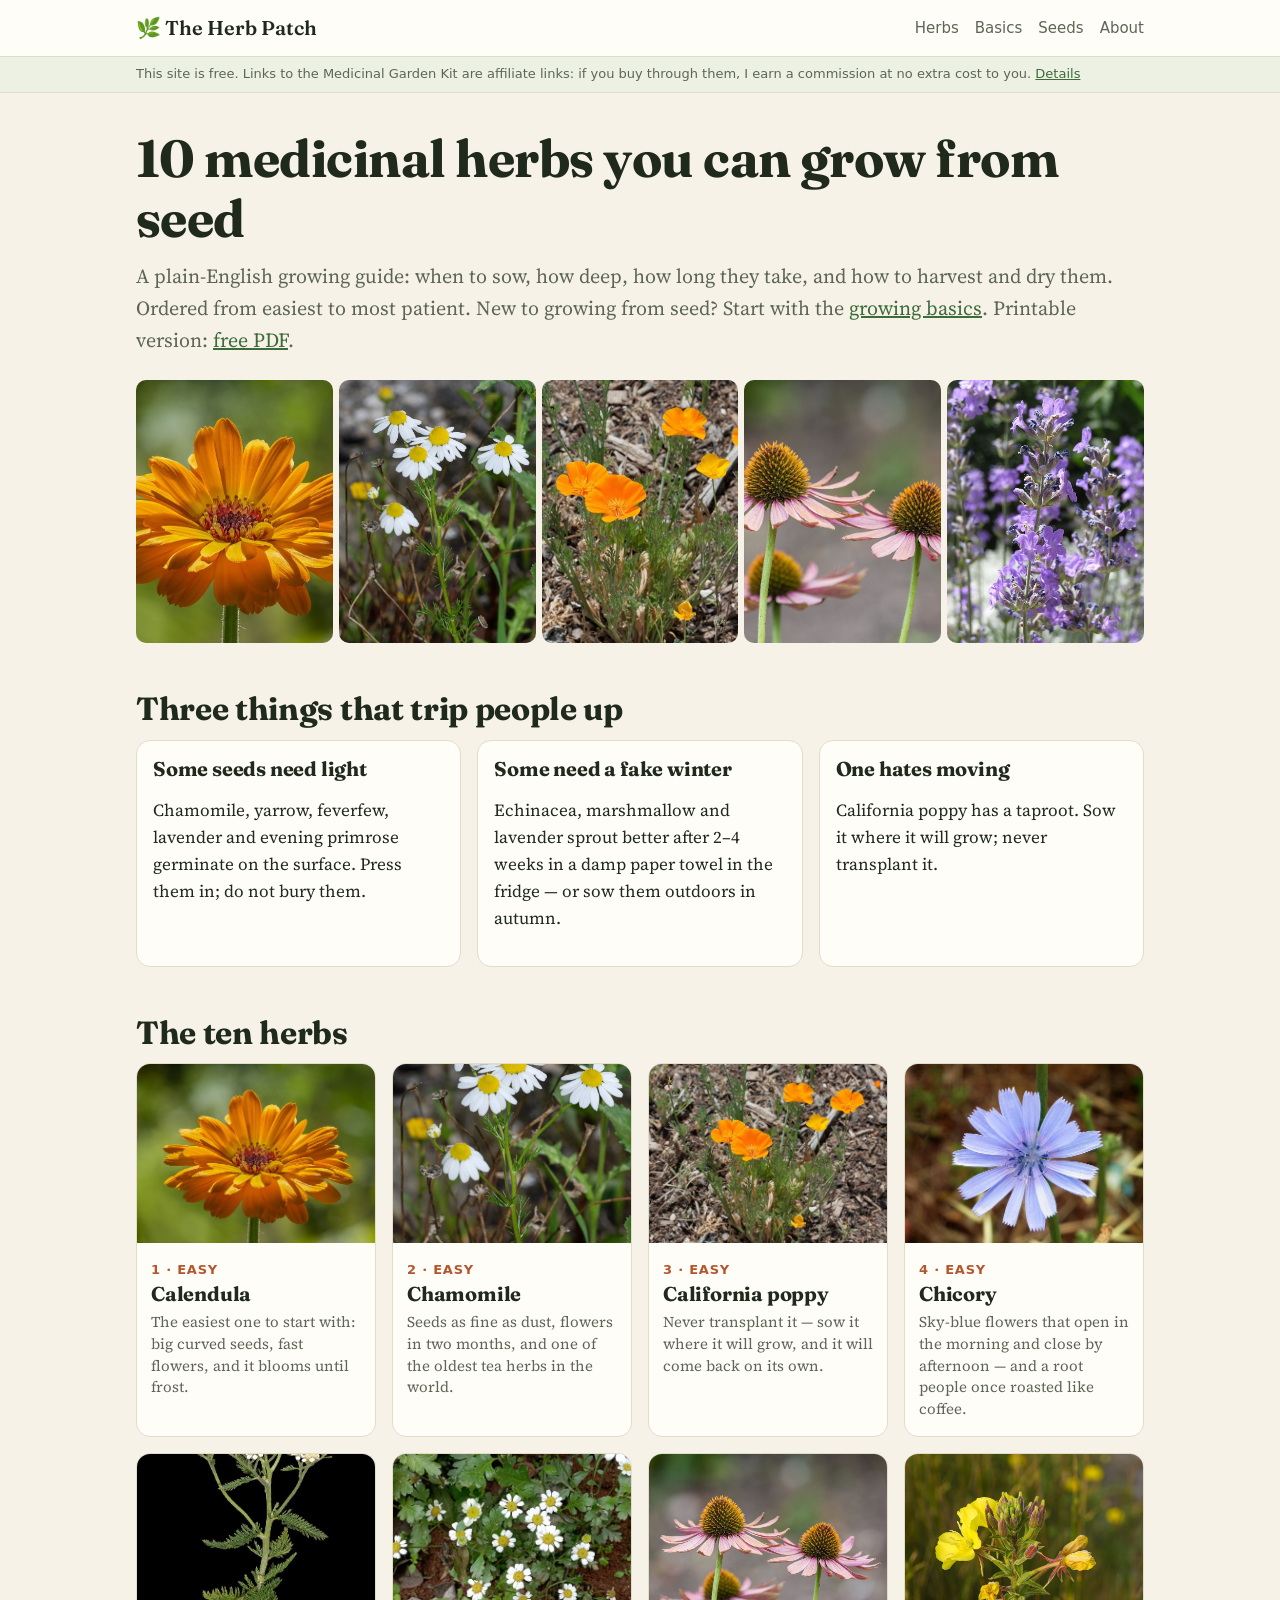
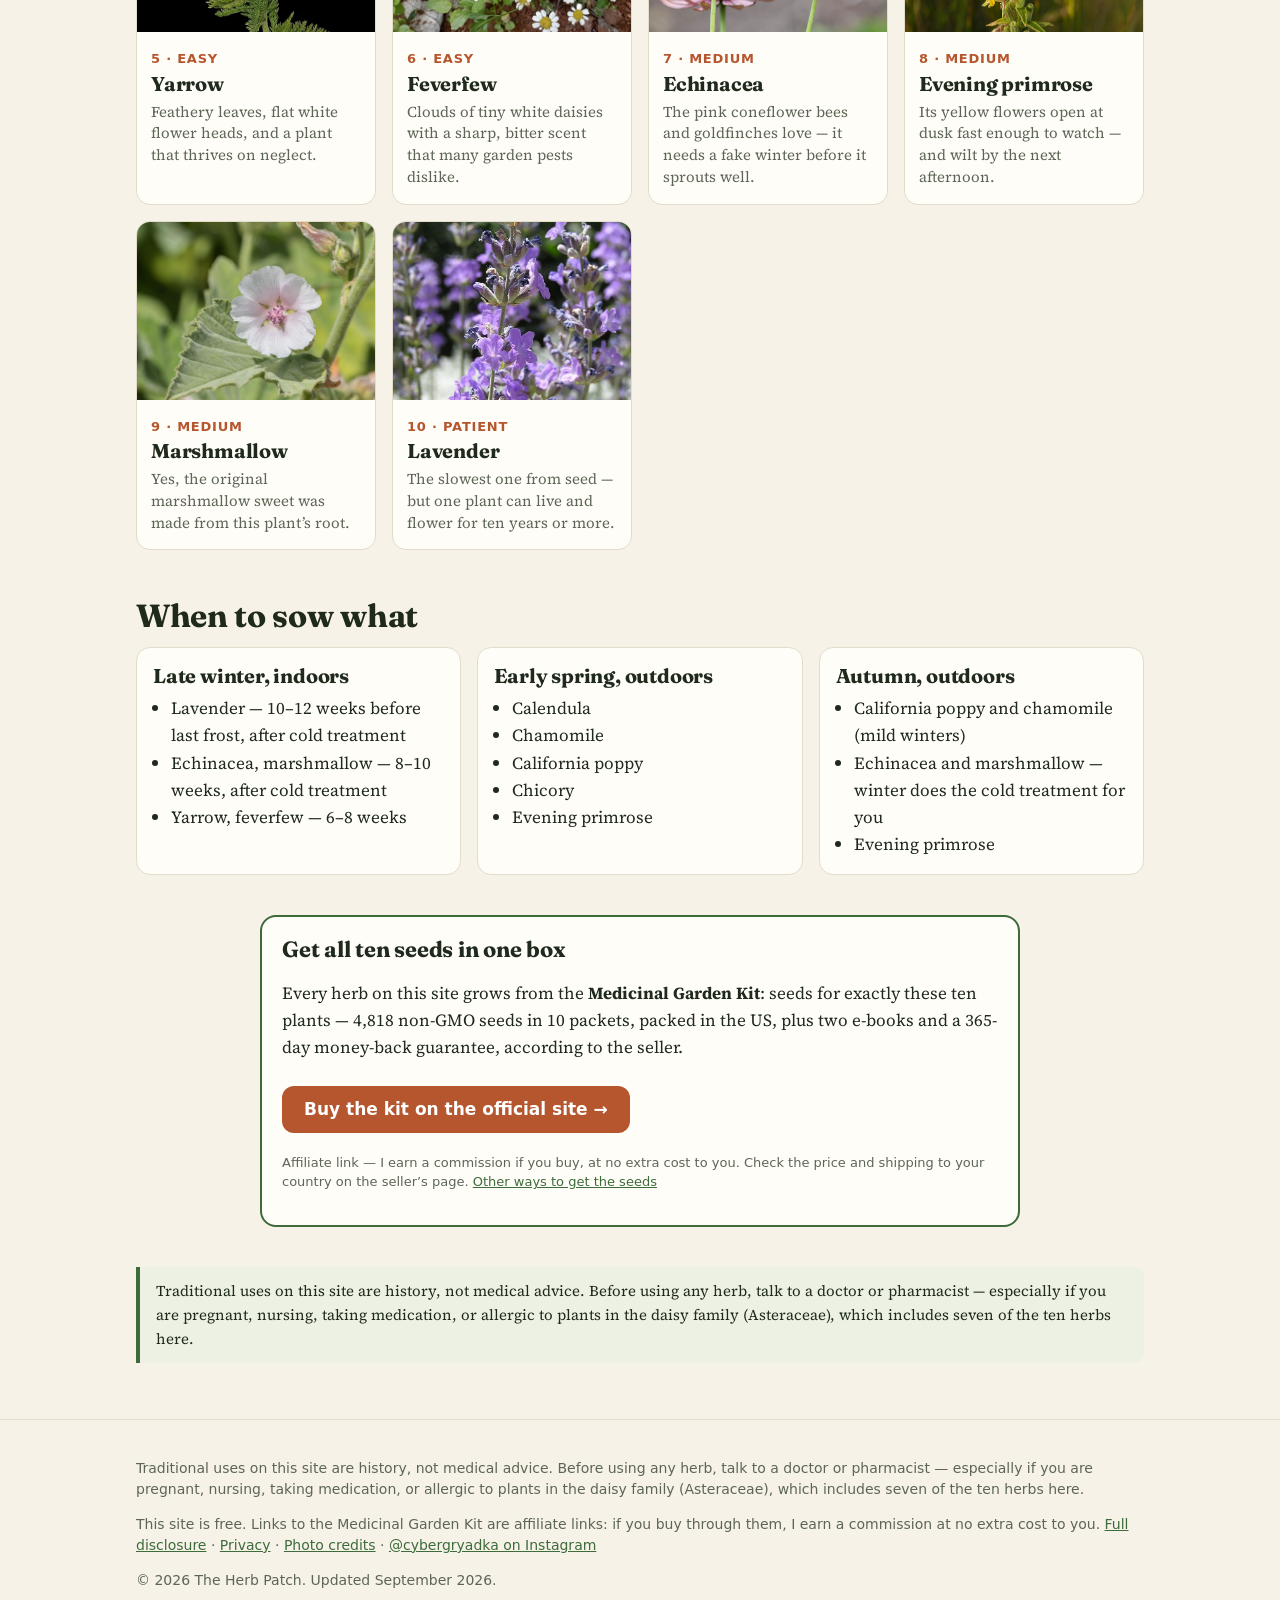
==== index.html @ 71aafddc "Full guide on the site, kit buy button, free PDF" ====
<!doctype html><html lang="en"><head><meta charset="utf-8">
<meta name="viewport" content="width=device-width,initial-scale=1">
<title>10 Medicinal Herbs You Can Grow from Seed — The Herb Patch</title><meta name="description" content="How to grow calendula, chamomile, California poppy, chicory, yarrow, feverfew, echinacea, evening primrose, marshmallow and lavender from seed.">
<meta property="og:title" content="10 Medicinal Herbs You Can Grow from Seed — The Herb Patch"><meta property="og:description" content="How to grow calendula, chamomile, California poppy, chicory, yarrow, feverfew, echinacea, evening primrose, marshmallow and lavender from seed.">
<meta property="og:image" content="https://herbpatch.github.io/img/lavender.jpg"><link rel="canonical" href="https://herbpatch.github.io/"><meta property="og:type" content="website">
<link rel="icon" href="data:image/svg+xml,%3Csvg xmlns='http://www.w3.org/2000/svg' viewBox='0 0 32 32'%3E%3Cpath d='M16 29C9 22 7 12 16 3c9 9 7 19 0 26z' fill='%233d6b3a'/%3E%3Cpath d='M16 29V9' stroke='%23f6f2e8' stroke-width='1.6'/%3E%3C/svg%3E"><link rel="preconnect" href="https://fonts.googleapis.com"><link rel="preconnect" href="https://fonts.gstatic.com" crossorigin><link href="https://fonts.googleapis.com/css2?family=Fraunces:opsz,wght@9..144,600&family=Source+Serif+4:opsz,wght@8..60,400;8..60,600&display=swap" rel="stylesheet"><link rel="stylesheet" href="style.css"></head><body>
<header class="top"><div class="wrap wide"><a class="brand" href="./">🌿 The Herb Patch</a>
<nav class="top"><a href="./#herbs">Herbs</a><a href="basics/">Basics</a><a href="seeds/">Seeds</a><a href="about/">About</a></nav></div></header>
<div class="disc"><div class="wrap wide">This site is free. Links to the Medicinal Garden Kit are affiliate links: if you buy through them, I earn a commission at no extra cost to you. <a href="about/#disclosure">Details</a></div></div>
<main class="wrap wide">
<h1>10 medicinal herbs you can grow from seed</h1>
<p class="lede">A plain-English growing guide: when to sow, how deep, how long they take, and how to harvest and dry them.
Ordered from easiest to most patient. New to growing from seed? Start with the <a href="basics/">growing basics</a>.
Printable version: <a href="herb-growing-guide.pdf" download>free PDF</a>.</p>
<div class="strip"><img src="img/calendula.jpg" alt=""><img src="img/chamomile.jpg" alt=""><img src="img/california-poppy.jpg" alt=""><img src="img/echinacea.jpg" alt=""><img src="img/lavender.jpg" alt=""></div>
<h2 id="start">Three things that trip people up</h2>
<div class="cols">
<div><h3>Some seeds need light</h3><p>Chamomile, yarrow, feverfew, lavender and evening primrose germinate on the surface. Press them in; do not bury them.</p></div>
<div><h3>Some need a fake winter</h3><p>Echinacea, marshmallow and lavender sprout better after 2–4 weeks in a damp paper towel in the fridge — or sow them outdoors in autumn.</p></div>
<div><h3>One hates moving</h3><p>California poppy has a taproot. Sow it where it will grow; never transplant it.</p></div>
</div>
<h2 id="herbs">The ten herbs</h2>
<div class="grid"><a class="card" href="calendula/"><img src="img/calendula.jpg" alt="Calendula" loading="lazy"><div class="b"><span class="n">1 · Easy</span><h3>Calendula</h3><p>The easiest one to start with: big curved seeds, fast flowers, and it blooms until frost.</p></div></a><a class="card" href="chamomile/"><img src="img/chamomile.jpg" alt="Chamomile" loading="lazy"><div class="b"><span class="n">2 · Easy</span><h3>Chamomile</h3><p>Seeds as fine as dust, flowers in two months, and one of the oldest tea herbs in the world.</p></div></a><a class="card" href="california-poppy/"><img src="img/california-poppy.jpg" alt="California poppy" loading="lazy"><div class="b"><span class="n">3 · Easy</span><h3>California poppy</h3><p>Never transplant it — sow it where it will grow, and it will come back on its own.</p></div></a><a class="card" href="chicory/"><img src="img/chicory.jpg" alt="Chicory" loading="lazy"><div class="b"><span class="n">4 · Easy</span><h3>Chicory</h3><p>Sky-blue flowers that open in the morning and close by afternoon — and a root people once roasted like coffee.</p></div></a><a class="card" href="yarrow/"><img src="img/yarrow.jpg" alt="Yarrow" loading="lazy"><div class="b"><span class="n">5 · Easy</span><h3>Yarrow</h3><p>Feathery leaves, flat white flower heads, and a plant that thrives on neglect.</p></div></a><a class="card" href="feverfew/"><img src="img/feverfew.jpg" alt="Feverfew" loading="lazy"><div class="b"><span class="n">6 · Easy</span><h3>Feverfew</h3><p>Clouds of tiny white daisies with a sharp, bitter scent that many garden pests dislike.</p></div></a><a class="card" href="echinacea/"><img src="img/echinacea.jpg" alt="Echinacea" loading="lazy"><div class="b"><span class="n">7 · Medium</span><h3>Echinacea</h3><p>The pink coneflower bees and goldfinches love — it needs a fake winter before it sprouts well.</p></div></a><a class="card" href="evening-primrose/"><img src="img/evening-primrose.jpg" alt="Evening primrose" loading="lazy"><div class="b"><span class="n">8 · Medium</span><h3>Evening primrose</h3><p>Its yellow flowers open at dusk fast enough to watch — and wilt by the next afternoon.</p></div></a><a class="card" href="marshmallow/"><img src="img/marshmallow.jpg" alt="Marshmallow" loading="lazy"><div class="b"><span class="n">9 · Medium</span><h3>Marshmallow</h3><p>Yes, the original marshmallow sweet was made from this plant’s root.</p></div></a><a class="card" href="lavender/"><img src="img/lavender.jpg" alt="Lavender" loading="lazy"><div class="b"><span class="n">10 · Patient</span><h3>Lavender</h3><p>The slowest one from seed — but one plant can live and flower for ten years or more.</p></div></a></div>
<h2 id="calendar">When to sow what</h2>
<div class="cols">
<div><h3>Late winter, indoors</h3><ul><li>Lavender — 10–12 weeks before last frost, after cold treatment</li><li>Echinacea, marshmallow — 8–10 weeks, after cold treatment</li><li>Yarrow, feverfew — 6–8 weeks</li></ul></div>
<div><h3>Early spring, outdoors</h3><ul><li>Calendula</li><li>Chamomile</li><li>California poppy</li><li>Chicory</li><li>Evening primrose</li></ul></div>
<div><h3>Autumn, outdoors</h3><ul><li>California poppy and chamomile (mild winters)</li><li>Echinacea and marshmallow — winter does the cold treatment for you</li><li>Evening primrose</li></ul></div>
</div>
<div class="wrap" style="padding:0;max-width:760px"><aside class="kit"><h3>Get all ten seeds in one box</h3>
<p>Every herb on this site grows from the <strong>Medicinal Garden Kit</strong>: seeds for exactly these ten plants —
4,818 non-GMO seeds in 10 packets, packed in the US, plus two e-books and a 365-day money-back guarantee, according to the seller.</p>
<a class="btn" href="https://www.digistore24.com/redir/379812/dol19sit875247/home" rel="sponsored nofollow noopener" target="_blank">Buy the kit on the official site →</a>
<p class="small">Affiliate link — I earn a commission if you buy, at no extra cost to you. Check the price and shipping to your
country on the seller’s page. <a href="seeds/">Other ways to get the seeds</a></p></aside></div>
<p class="note">Traditional uses on this site are history, not medical advice. Before using any herb, talk to a doctor or pharmacist — especially if you are pregnant, nursing, taking medication, or allergic to plants in the daisy family (Asteraceae), which includes seven of the ten herbs here.</p>
</main>
<footer><div class="wrap wide">
<p>Traditional uses on this site are history, not medical advice. Before using any herb, talk to a doctor or pharmacist — especially if you are pregnant, nursing, taking medication, or allergic to plants in the daisy family (Asteraceae), which includes seven of the ten herbs here.</p>
<p>This site is free. Links to the Medicinal Garden Kit are affiliate links: if you buy through them, I earn a commission at no extra cost to you. <a href="about/#disclosure">Full disclosure</a> · <a href="about/#privacy">Privacy</a> · <a href="about/#credits">Photo credits</a> · <a href="https://www.instagram.com/cybergryadka/" rel="noopener">@cybergryadka on Instagram</a></p>
<p>© 2026 The Herb Patch. Updated September 2026.</p></div></footer></body></html>
---- style.css ----
:root{--bg:#f6f2e8;--card:#fffdf7;--ink:#1f2a1d;--muted:#5d6656;--line:#e2dccb;--green:#3d6b3a;--green-2:#2f5530;--accent:#b5562e;--tint:#edf1e4}
@media (prefers-color-scheme:dark){:root:not([data-theme="light"]){--bg:#151a14;--card:#1c231b;--ink:#e9ecdf;--muted:#a6ae9a;--line:#2f382d;--green:#8cbf7a;--green-2:#a5d392;--accent:#e08a5c;--tint:#222c20}}
*{box-sizing:border-box}html{-webkit-text-size-adjust:100%}
body{margin:0;background:var(--bg);color:var(--ink);font:17px/1.6 "Source Serif 4",Georgia,serif}
a{color:var(--green)}a:hover{color:var(--accent)}
.wrap{max-width:760px;margin:0 auto;padding:0 16px}
.wide{max-width:1040px}
header.top{border-bottom:1px solid var(--line);background:var(--card)}
header.top .wrap{display:flex;align-items:center;justify-content:space-between;height:56px}
.brand{white-space:nowrap;font:600 20px/1 "Fraunces",Georgia,serif;color:var(--ink);text-decoration:none;display:flex;gap:8px;align-items:center}
nav.top{white-space:nowrap}nav.top a{font:500 15px/1 system-ui,sans-serif;color:var(--muted);text-decoration:none;margin-left:16px}
.disc{font:13px/1.45 system-ui,sans-serif;color:var(--muted);background:var(--tint);border-bottom:1px solid var(--line);padding:8px 0}
h1,h2,h3{font-family:"Fraunces",Georgia,serif;line-height:1.15;letter-spacing:-.01em}
h1{font-size:clamp(32px,6vw,52px);margin:36px 0 12px}
h2{font-size:clamp(24px,4vw,32px);margin:48px 0 12px}
h3{font-size:20px;margin:0 0 6px}
.lede{font-size:20px;color:var(--muted);margin:0 0 24px}
.grid{display:grid;grid-template-columns:repeat(auto-fill,minmax(220px,1fr));gap:16px}
.card{background:var(--card);border:1px solid var(--line);border-radius:14px;overflow:hidden;text-decoration:none;color:var(--ink);display:flex;flex-direction:column}
.card img{width:100%;aspect-ratio:4/3;object-fit:cover;display:block}
.strip{display:grid;grid-template-columns:repeat(5,1fr);gap:6px;margin:0 0 8px}.strip img{width:100%;aspect-ratio:3/4;object-fit:cover;border-radius:10px;display:block}
.card .b{padding:12px 14px 16px}
.card .n{font:600 13px/1 system-ui,sans-serif;color:var(--accent);letter-spacing:.06em;text-transform:uppercase}
.card p{margin:6px 0 0;font-size:15px;color:var(--muted);line-height:1.45}
.tag{display:inline-block;font:600 12px/1 system-ui,sans-serif;padding:5px 8px;border-radius:99px;background:var(--tint);color:var(--green-2);margin-right:6px}
.facts{display:grid;grid-template-columns:1fr;gap:0;background:var(--card);border:1px solid var(--line);border-radius:14px;margin:20px 0;overflow:hidden}
.facts div{display:grid;grid-template-columns:130px 1fr;gap:12px;padding:10px 16px;border-top:1px solid var(--line);font-size:16px}
.facts div:first-child{border-top:0}
.facts dt{font:600 13px/1.5 system-ui,sans-serif;color:var(--muted);text-transform:uppercase;letter-spacing:.04em;margin:0}
.facts dd{margin:0}
.hero-img{width:100%;border-radius:14px;display:block;aspect-ratio:16/10;object-fit:cover}
figure{margin:20px 0}figcaption{font:12px/1.4 system-ui,sans-serif;color:var(--muted);margin-top:6px}
ol.steps{padding-left:0;list-style:none;counter-reset:s}
ol.steps li{counter-increment:s;position:relative;padding:0 0 14px 44px}
ol.steps li:before{content:counter(s);position:absolute;left:0;top:0;width:30px;height:30px;border-radius:50%;background:var(--green);color:var(--card);font:600 15px/30px system-ui,sans-serif;text-align:center}
.note{background:var(--tint);border-left:4px solid var(--green);padding:12px 16px;border-radius:0 10px 10px 0;font-size:15px}
.kit{background:var(--card);border:2px solid var(--green);border-radius:16px;padding:20px;margin:40px 0}
.chapter{margin-top:40px}.kicker{font:600 12px/1 system-ui,sans-serif;letter-spacing:.1em;text-transform:uppercase;color:var(--accent);margin-bottom:6px}
.box{background:var(--tint);border-left:4px solid var(--green);padding:12px 16px;border-radius:0 10px 10px 0;margin:12px 0;font-size:16px}
.warn{border-left-color:var(--accent)}
main table{border-collapse:collapse;width:100%;font:14px/1.4 system-ui,sans-serif;margin:12px 0;background:var(--card)}
main th,main td{border-bottom:1px solid var(--line);padding:8px 10px;text-align:left;vertical-align:top}main th{background:var(--tint)}
.kit h3{font-size:22px}
.kit ul{padding-left:20px;margin:8px 0 12px}
.btn{display:inline-block;background:var(--accent);color:#fff;text-decoration:none;font:600 17px/1 system-ui,sans-serif;padding:15px 22px;border-radius:12px;margin:8px 0}
.btn:hover{color:#fff;filter:brightness(1.08)}
.small{font:13px/1.45 system-ui,sans-serif;color:var(--muted)}
.pn{display:flex;justify-content:space-between;gap:12px;margin:40px 0;font:500 15px/1.3 system-ui,sans-serif}
.cols{display:grid;grid-template-columns:repeat(auto-fit,minmax(220px,1fr));gap:16px}
.cols>div{background:var(--card);border:1px solid var(--line);border-radius:14px;padding:16px}
.cols ul{margin:8px 0 0;padding-left:18px}
footer{border-top:1px solid var(--line);margin-top:56px;padding:24px 0 40px;font:14px/1.5 system-ui,sans-serif;color:var(--muted)}
@media (max-width:520px){.facts div{grid-template-columns:1fr;gap:2px}nav.top a{margin-left:10px;font-size:14px}.brand{font-size:17px;gap:5px}body{font-size:16.5px}}
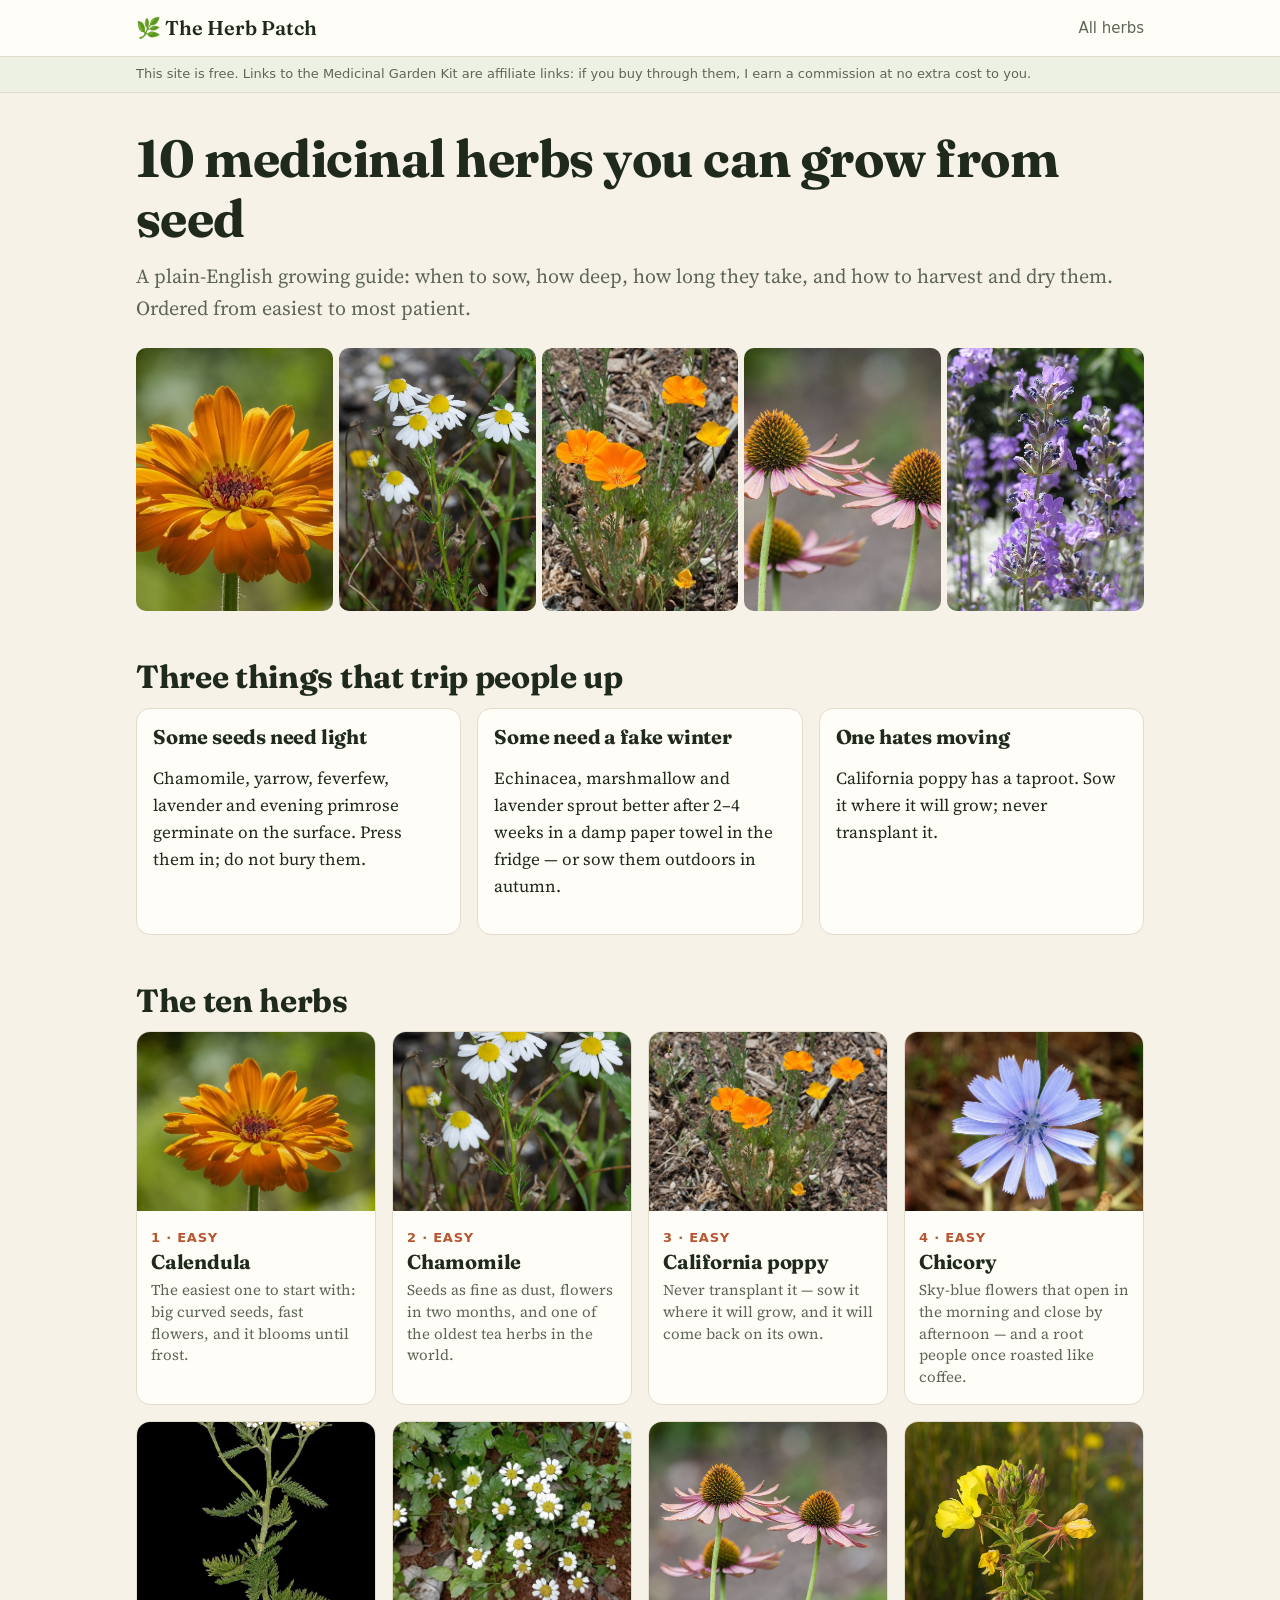
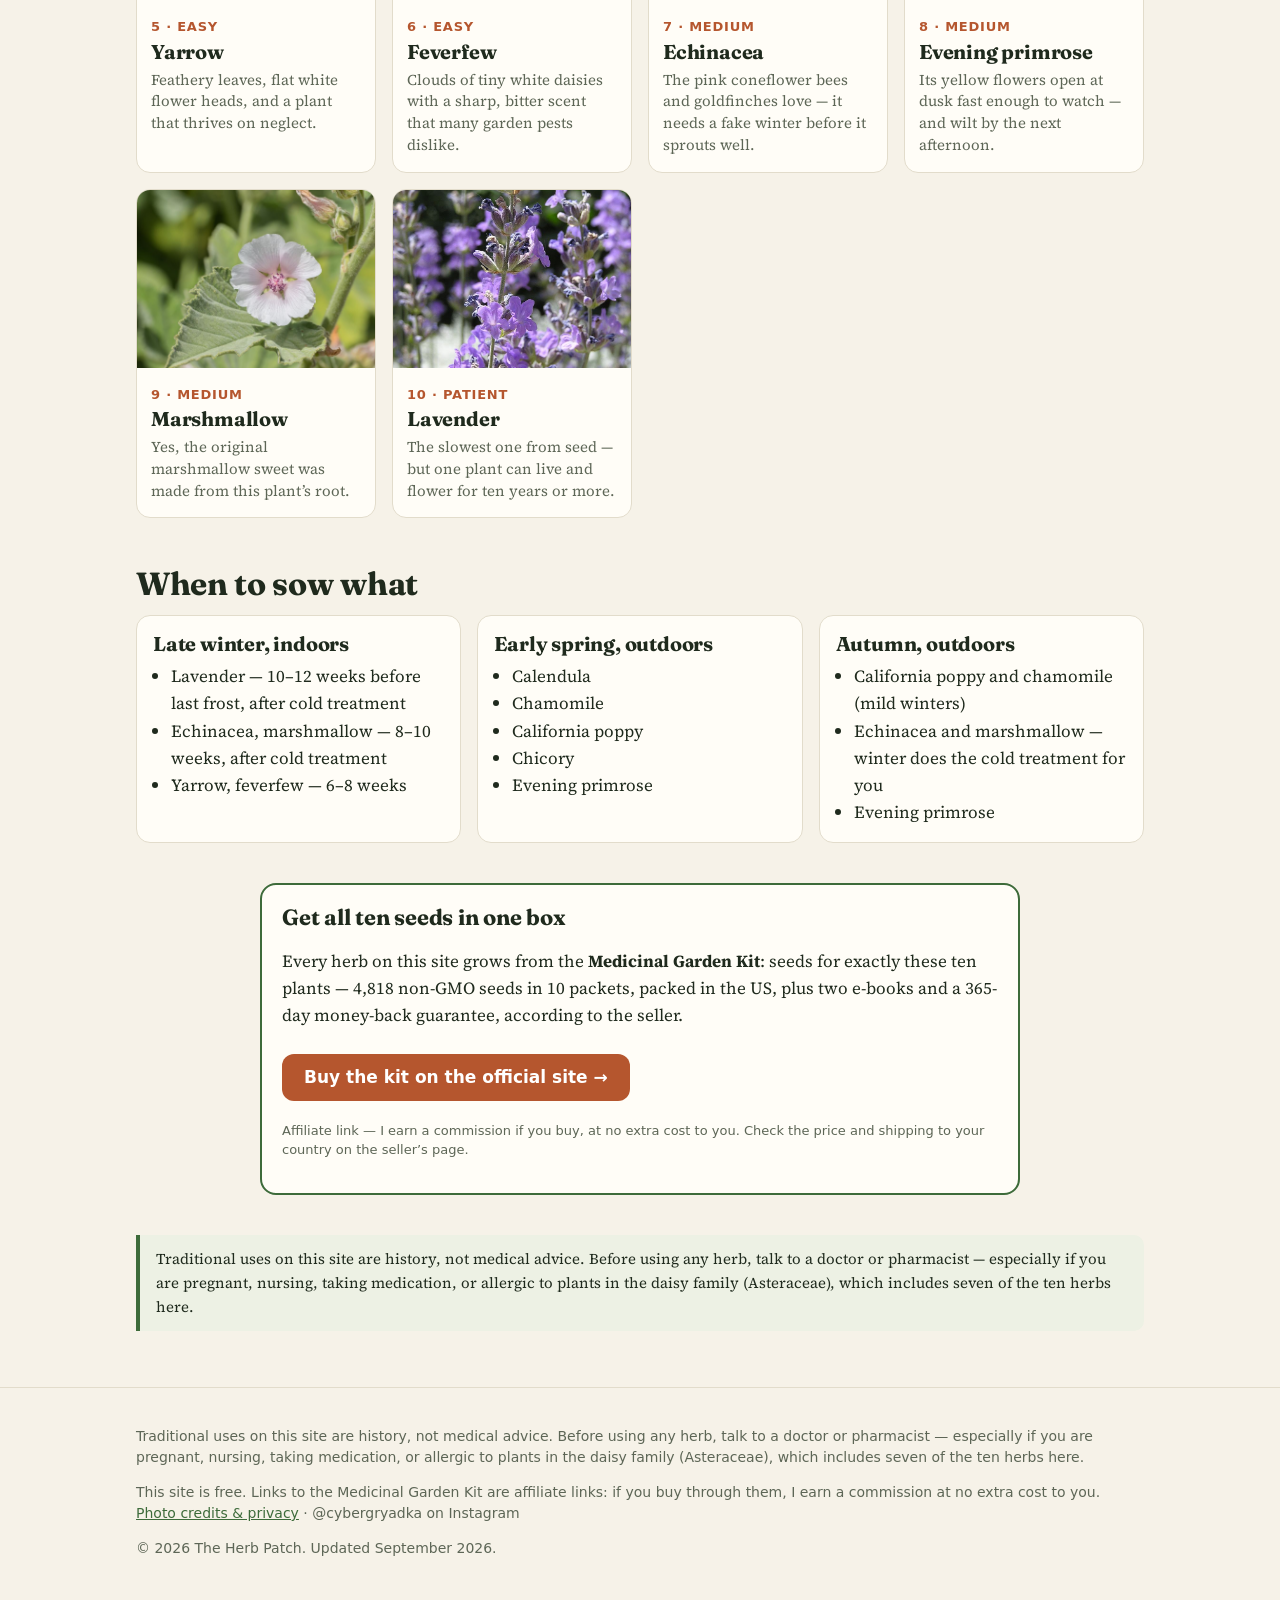
==== commit d701266e: "iPhone full-screen overlay; only herb and kit links" ====
--- a/index.html
+++ b/index.html
@@ -3,15 +3,14 @@
 <title>10 Medicinal Herbs You Can Grow from Seed — The Herb Patch</title><meta name="description" content="How to grow calendula, chamomile, California poppy, chicory, yarrow, feverfew, echinacea, evening primrose, marshmallow and lavender from seed.">
 <meta property="og:title" content="10 Medicinal Herbs You Can Grow from Seed — The Herb Patch"><meta property="og:description" content="How to grow calendula, chamomile, California poppy, chicory, yarrow, feverfew, echinacea, evening primrose, marshmallow and lavender from seed.">
 <meta property="og:image" content="https://herbpatch.github.io/img/lavender.jpg"><link rel="canonical" href="https://herbpatch.github.io/"><meta property="og:type" content="website">
-<link rel="icon" href="data:image/svg+xml,%3Csvg xmlns='http://www.w3.org/2000/svg' viewBox='0 0 32 32'%3E%3Cpath d='M16 29C9 22 7 12 16 3c9 9 7 19 0 26z' fill='%233d6b3a'/%3E%3Cpath d='M16 29V9' stroke='%23f6f2e8' stroke-width='1.6'/%3E%3C/svg%3E"><link rel="preconnect" href="https://fonts.googleapis.com"><link rel="preconnect" href="https://fonts.gstatic.com" crossorigin><link href="https://fonts.googleapis.com/css2?family=Fraunces:opsz,wght@9..144,600&family=Source+Serif+4:opsz,wght@8..60,400;8..60,600&display=swap" rel="stylesheet"><link rel="stylesheet" href="style.css"></head><body>
+<link rel="icon" href="data:image/svg+xml,%3Csvg xmlns='http://www.w3.org/2000/svg' viewBox='0 0 32 32'%3E%3Cpath d='M16 29C9 22 7 12 16 3c9 9 7 19 0 26z' fill='%233d6b3a'/%3E%3Cpath d='M16 29V9' stroke='%23f6f2e8' stroke-width='1.6'/%3E%3C/svg%3E"><link rel="preconnect" href="https://fonts.googleapis.com"><link rel="preconnect" href="https://fonts.gstatic.com" crossorigin><link href="https://fonts.googleapis.com/css2?family=Fraunces:opsz,wght@9..144,600&family=Source+Serif+4:opsz,wght@8..60,400;8..60,600&display=swap" rel="stylesheet"><link rel="stylesheet" href="style.css?v=0eba0e2c"></head><body>
 <header class="top"><div class="wrap wide"><a class="brand" href="./">🌿 The Herb Patch</a>
-<nav class="top"><a href="./#herbs">Herbs</a><a href="basics/">Basics</a><a href="seeds/">Seeds</a><a href="about/">About</a></nav></div></header>
-<div class="disc"><div class="wrap wide">This site is free. Links to the Medicinal Garden Kit are affiliate links: if you buy through them, I earn a commission at no extra cost to you. <a href="about/#disclosure">Details</a></div></div>
+<nav class="top"><a href="./#herbs">All herbs</a></nav></div></header>
+<div class="disc"><div class="wrap wide">This site is free. Links to the Medicinal Garden Kit are affiliate links: if you buy through them, I earn a commission at no extra cost to you.</div></div>
 <main class="wrap wide">
 <h1>10 medicinal herbs you can grow from seed</h1>
 <p class="lede">A plain-English growing guide: when to sow, how deep, how long they take, and how to harvest and dry them.
-Ordered from easiest to most patient. New to growing from seed? Start with the <a href="basics/">growing basics</a>.
-Printable version: <a href="herb-growing-guide.pdf" download>free PDF</a>.</p>
+Ordered from easiest to most patient.</p>
 <div class="strip"><img src="img/calendula.jpg" alt=""><img src="img/chamomile.jpg" alt=""><img src="img/california-poppy.jpg" alt=""><img src="img/echinacea.jpg" alt=""><img src="img/lavender.jpg" alt=""></div>
 <h2 id="start">Three things that trip people up</h2>
 <div class="cols">
@@ -32,10 +31,19 @@
 4,818 non-GMO seeds in 10 packets, packed in the US, plus two e-books and a 365-day money-back guarantee, according to the seller.</p>
 <a class="btn" href="https://www.digistore24.com/redir/379812/dol19sit875247/home" rel="sponsored nofollow noopener" target="_blank">Buy the kit on the official site →</a>
 <p class="small">Affiliate link — I earn a commission if you buy, at no extra cost to you. Check the price and shipping to your
-country on the seller’s page. <a href="seeds/">Other ways to get the seeds</a></p></aside></div>
+country on the seller’s page.</p></aside></div>
 <p class="note">Traditional uses on this site are history, not medical advice. Before using any herb, talk to a doctor or pharmacist — especially if you are pregnant, nursing, taking medication, or allergic to plants in the daisy family (Asteraceae), which includes seven of the ten herbs here.</p>
 </main>
 <footer><div class="wrap wide">
 <p>Traditional uses on this site are history, not medical advice. Before using any herb, talk to a doctor or pharmacist — especially if you are pregnant, nursing, taking medication, or allergic to plants in the daisy family (Asteraceae), which includes seven of the ten herbs here.</p>
-<p>This site is free. Links to the Medicinal Garden Kit are affiliate links: if you buy through them, I earn a commission at no extra cost to you. <a href="about/#disclosure">Full disclosure</a> · <a href="about/#privacy">Privacy</a> · <a href="about/#credits">Photo credits</a> · <a href="https://www.instagram.com/cybergryadka/" rel="noopener">@cybergryadka on Instagram</a></p>
-<p>© 2026 The Herb Patch. Updated September 2026.</p></div></footer></body></html>+<p>This site is free. Links to the Medicinal Garden Kit are affiliate links: if you buy through them, I earn a commission at no extra cost to you. <a href="about/">Photo credits &amp; privacy</a> · @cybergryadka on Instagram</p>
+<p>© 2026 The Herb Patch. Updated September 2026.</p></div></footer><script>(function(){var ua=navigator.userAgent||"";if(!/Instagram|FBAN|FBAV|FB_IAB|FBIOS/i.test(ua))return;
+var an=/Android/i.test(ua);
+function ext(u){return"intent://"+u.replace(/^https?:\/\//,"")+"#Intent;scheme=https;S.browser_fallback_url="+encodeURIComponent(u)+";end"}
+var b=document.createElement("div");b.className="iab";
+if(an){b.innerHTML='You are in the Instagram browser. <a href="'+ext(location.href)+'">Open in your browser</a> for easier checkout.';
+document.querySelectorAll('a[rel~="sponsored"]').forEach(function(a){a.href=ext(a.href)});
+try{if(!sessionStorage.getItem("iab")){sessionStorage.setItem("iab","1");location.href=ext(location.href)}}catch(e){}}
+else{var st=false;try{st=sessionStorage.getItem("iabStay")}catch(e){}if(st)return;var o=document.createElement("div");o.className="iab-ov";o.innerHTML='<div class="iab-arrow">&#8599;</div><h2>Open this page in your browser</h2><ol><li>Tap <b>&bull;&bull;&bull;</b> at the top right</li><li>Choose <b>&ldquo;Open in external browser&rdquo;</b></li></ol><p>Checkout is easier there.</p><a href="#" class="iab-stay">Continue in Instagram</a>';document.documentElement.style.overflow="hidden";o.querySelector(".iab-stay").addEventListener("click",function(e){e.preventDefault();o.remove();document.documentElement.style.overflow="";try{sessionStorage.setItem("iabStay","1")}catch(x){}});document.body.appendChild(o);return}
+document.body.insertBefore(b,document.body.firstChild);
+})();</script></body></html>
--- a/style.css
+++ b/style.css
@@ -41,6 +41,7 @@
 .warn{border-left-color:var(--accent)}
 main table{border-collapse:collapse;width:100%;font:14px/1.4 system-ui,sans-serif;margin:12px 0;background:var(--card)}
 main th,main td{border-bottom:1px solid var(--line);padding:8px 10px;text-align:left;vertical-align:top}main th{background:var(--tint)}
+.iab{position:sticky;top:0;z-index:9;background:var(--accent);color:#fff;font:600 14px/1.4 system-ui,sans-serif;padding:10px 16px;text-align:center}.iab a{color:#fff}.iab-ov{position:fixed;inset:0;z-index:99;background:#1f2a1d;color:#fff;display:flex;flex-direction:column;justify-content:center;padding:32px 28px;font:19px/1.45 system-ui,sans-serif}.iab-ov h2{font:600 32px/1.15 "Fraunces",Georgia,serif;margin:0 0 20px;color:#fff}.iab-ov ol{padding-left:24px;margin:0 0 14px}.iab-ov li{margin:0 0 10px}.iab-ov p{margin:0;color:#cfd6c4}.iab-ov .iab-arrow{top:12px;right:20px;font-size:72px;color:#f0b48a}.iab-stay{color:#9fb092;font-size:15px;margin-top:36px}.iab-ios{padding-right:60px;text-align:left}.iab-arrow{position:absolute;right:12px;top:4px;font:700 34px/1 system-ui,sans-serif;animation:iabp 1s ease-in-out infinite}@keyframes iabp{0%,100%{transform:translate(0,0)}50%{transform:translate(5px,-9px)}}@keyframes iabf{0%,100%{opacity:1}50%{opacity:.35}}@media (prefers-reduced-motion:reduce){.iab-arrow{animation:iabf 1s ease-in-out infinite}}
 .kit h3{font-size:22px}
 .kit ul{padding-left:20px;margin:8px 0 12px}
 .btn{display:inline-block;background:var(--accent);color:#fff;text-decoration:none;font:600 17px/1 system-ui,sans-serif;padding:15px 22px;border-radius:12px;margin:8px 0}
